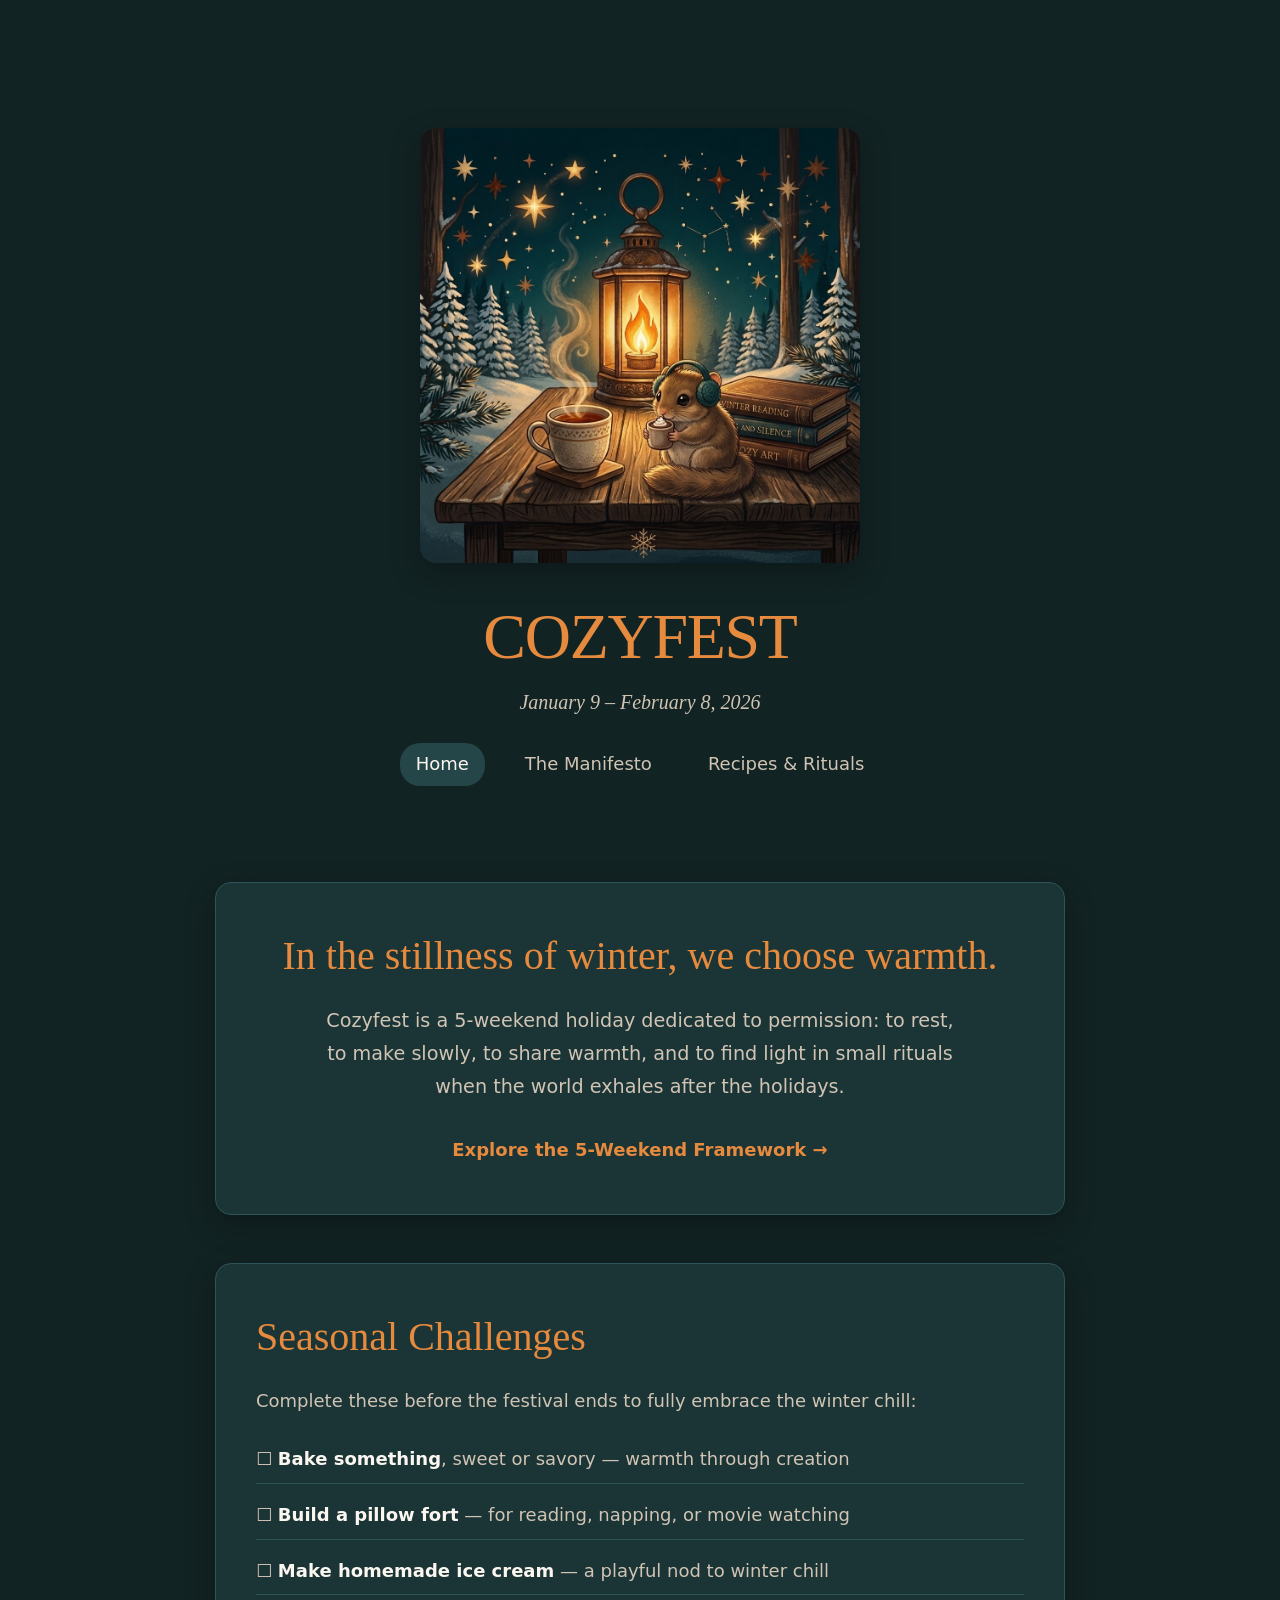
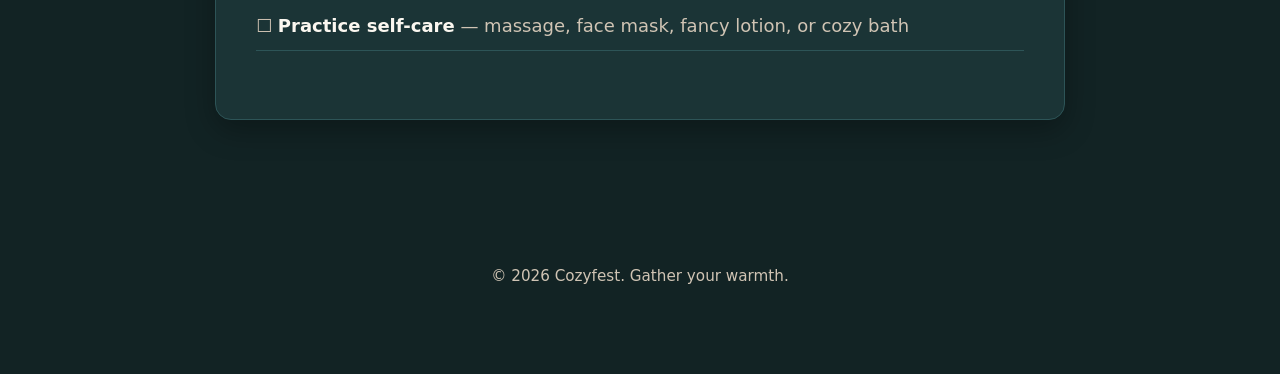
==== index.html @ aad24bc4 "Update index.html" ====
<!DOCTYPE html>
<html lang="en">
<head>
  <meta charset="UTF-8">
  <meta name="viewport" content="width=device-width, initial-scale=1.0">
  <title>Cozyfest — Warmth &amp; Light in Winter</title>
  <link rel="stylesheet" href="style.css">
</head>
<body>

 <header>
    <div class="container" style="padding-bottom: 0; text-align: center;">
      <!-- Cozy Fest Hero Banner Image -->
      <img src="hero-lantern.jpg" alt="Cozyfest Lantern and Little Furry Friend" style="max-width: 440px; width: 100%; height: auto; margin-bottom: 1.5rem; border-radius: 16px; box-shadow: var(--shadow-soft);">
      
      <h1>COZYFEST</h1>
      <p class="tagline">January 9 – February 8, 2026</p>
      
      <nav class="site-nav">
        <a href="index.html" class="active">Home</a>
        <a href="manifesto.html">The Manifesto</a>
        <a href="recipes.html">Recipes &amp; Rituals</a>
      </nav>
    </div>
  </header>

  <main class="container">
    <section style="text-align: center;">
      <h2>In the stillness of winter, we choose warmth.</h2>
      <p style="font-size: 1.2rem; max-width: 650px; margin: 0 auto 2rem;">
        Cozyfest is a 5-weekend holiday dedicated to permission: to rest, to make slowly, to share warmth, and to find light in small rituals when the world exhales after the holidays.
      </p>
      <a href="manifesto.html" style="color: var(--brand-primary); font-weight: 600; text-decoration: none;">Explore the 5-Weekend Framework &rarr;</a>
    </section>

    <section>
      <h2>Seasonal Challenges</h2>
      <p>Complete these before the festival ends to fully embrace the winter chill:</p>
      <ul style="list-style: none; padding: 0;">
        <li style="padding: 0.50rem 0; border-bottom: 1px solid var(--border-subtle);">☐ <strong>Bake something</strong>, sweet or savory — warmth through creation</li>
        <li style="padding: 0.50rem 0; border-bottom: 1px solid var(--border-subtle);">☐ <strong>Build a pillow fort</strong> — for reading, napping, or movie watching</li>
        <li style="padding: 0.50rem 0; border-bottom: 1px solid var(--border-subtle);">☐ <strong>Make homemade ice cream</strong> — a playful nod to winter chill</li>
        <li style="padding: 0.50rem 0; border-bottom: 1px solid var(--border-subtle);">☐ <strong>Practice self-care</strong> — massage, face mask, fancy lotion, or cozy bath</li>
      </ul>
    </section>
  </main>

  <footer>
    <p>&copy; 2026 Cozyfest. Gather your warmth.</p>
  </footer>

</body>
</html>
---- style.css ----
/* ==========================================================================
   1. Dark & Cozy Design Tokens
   ========================================================================== */
:root {
  /* Rich Dark Palette from Manifesto & Logo */
  --bg-primary: #122324;       /* Deep midnight teal background */
  --bg-card: #1b3436;          /* Slightly lighter teal for content cards */
  --bg-accent: #244648;        /* Muted teal accent for elements */
  --text-main: #fbf7f0;        /* Soft warm cream for main text */
  --text-muted: #d0c4b4;       /* Muted warm grey-gold for secondary text */
  --brand-primary: #e68a3e;    /* Warm amber / lantern orange */
  --brand-hover: #f09f53;      /* Lighter amber on hover */
  --border-subtle: #2d5457;    /* Deep teal border */

  /* Typography */
  --font-heading: 'Georgia', 'Times New Roman', serif;
  --font-body: system-ui, -apple-system, BlinkMacSystemFont, 'Segoe UI', Roboto, sans-serif;

  /* Layout Spacing & Structure */
  --container-width: 850px;
  --radius-card: 16px;
  --radius-button: 30px;
  --shadow-soft: 0 10px 30px rgba(0, 0, 0, 0.3);
  --transition-smooth: all 0.3s ease-in-out;
}

/* ==========================================================================
   2. Base & Typography Rules
   ========================================================================== */
* {
  box-sizing: border-box;
  margin: 0;
  padding: 0;
}

html {
  scroll-behavior: smooth;
}

body {
  background-color: var(--bg-primary);
  color: var(--text-main);
  font-family: var(--font-body);
  font-size: 1.125rem;
  line-height: 1.7;
  padding: 0 1.5rem;
  min-height: 100vh;
}

h1, h2, h3 {
  font-family: var(--font-heading);
  font-weight: 400;
  color: var(--text-main);
  line-height: 1.25;
}

h1 {
  font-size: clamp(2.5rem, 5vw, 4rem);
  letter-spacing: -0.02em;
  color: var(--brand-primary);
}

h2 {
  font-size: clamp(1.75rem, 3.5vw, 2.5rem);
  margin-bottom: 1.5rem;
  color: var(--brand-primary);
}

p {
  margin-bottom: 1.25rem;
  color: var(--text-muted);
}

strong {
  color: var(--text-main);
}

/* Navigation */
.site-nav {
  display: flex;
  justify-content: center;
  gap: 1.5rem;
  margin-top: 1.5rem;
}

.site-nav a {
  color: var(--text-muted);
  text-decoration: none;
  font-weight: 500;
  padding: 0.4rem 1rem;
  border-radius: 20px;
  transition: var(--transition-smooth);
}

.site-nav a:hover,
.site-nav a.active {
  color: var(--text-main);
  background-color: var(--bg-accent);
}

/* Layout */
.container {
  max-width: var(--container-width);
  margin: 0 auto;
  padding: 4rem 0;
}

header {
  text-align: center;
  padding: 4rem 1rem 2rem;
}

.tagline {
  font-family: var(--font-heading);
  font-style: italic;
  font-size: 1.25rem;
  color: var(--text-muted);
  margin-top: 0.5rem;
}

section {
  background: var(--bg-card);
  border: 1px solid var(--border-subtle);
  border-radius: var(--radius-card);
  padding: 3rem 2.5rem;
  margin-bottom: 3rem;
  box-shadow: var(--shadow-soft);
}

/* Grids & Lists */
.grid-2 {
  display: grid;
  grid-template-columns: repeat(auto-fit, minmax(280px, 1fr));
  gap: 1.5rem;
  margin-top: 1.5rem;
}

.card-item {
  background: var(--bg-accent);
  padding: 1.75rem;
  border-radius: calc(var(--radius-card) - 4px);
  border: 1px solid var(--border-subtle);
}

.card-item h3 {
  color: var(--brand-primary);
  margin-bottom: 0.75rem;
}

ul {
  padding-left: 1.25rem;
  margin-bottom: 1.25rem;
}

li {
  margin-bottom: 0.5rem;
  color: var(--text-muted);
}

/* Footer */
footer {
  text-align: center;
  padding: 2rem 0 4rem;
  color: var(--text-muted);
  font-size: 0.95rem;
}
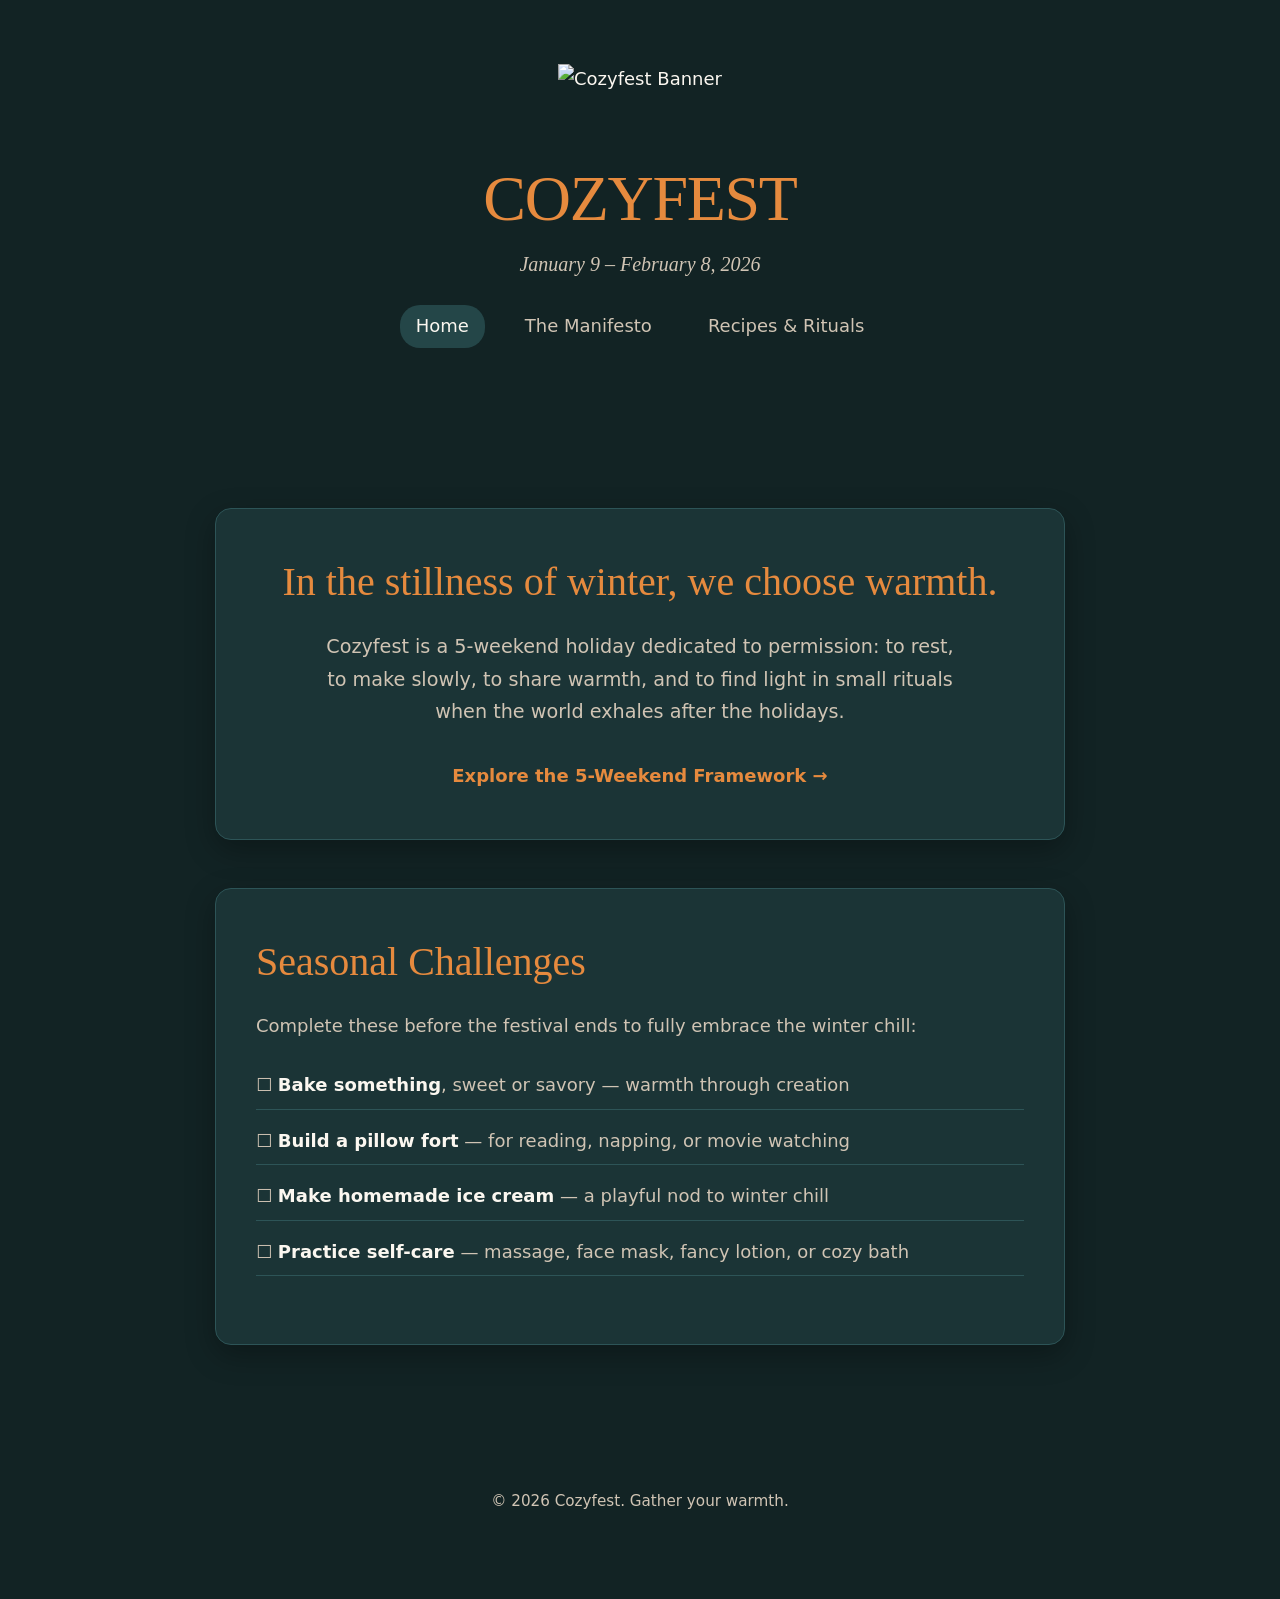
==== commit b1598f61: "Update index.html Update Index for wide header" ====
--- a/index.html
+++ b/index.html
@@ -8,11 +8,14 @@
 </head>
 <body>
 
- <header>
-    <div class="container" style="padding-bottom: 0; text-align: center;">
-      <!-- Cozy Fest Hero Banner Image -->
-      <img src="hero-lantern.jpg" alt="Cozyfest Lantern and Little Furry Friend" style="max-width: 440px; width: 100%; height: auto; margin-bottom: 1.5rem; border-radius: 16px; box-shadow: var(--shadow-soft);">
-      
+ <!-- Full-Width Hero Banner Container -->
+  <header class="hero-banner-container">
+    <div class="hero-banner-wrapper">
+      <img src="hero-lantern2.jpg" alt="Cozyfest Banner" class="hero-banner-img">
+      <div class="hero-banner-overlay"></div>
+    </div>
+    
+    <div class="container hero-content">
       <h1>COZYFEST</h1>
       <p class="tagline">January 9 – February 8, 2026</p>
       
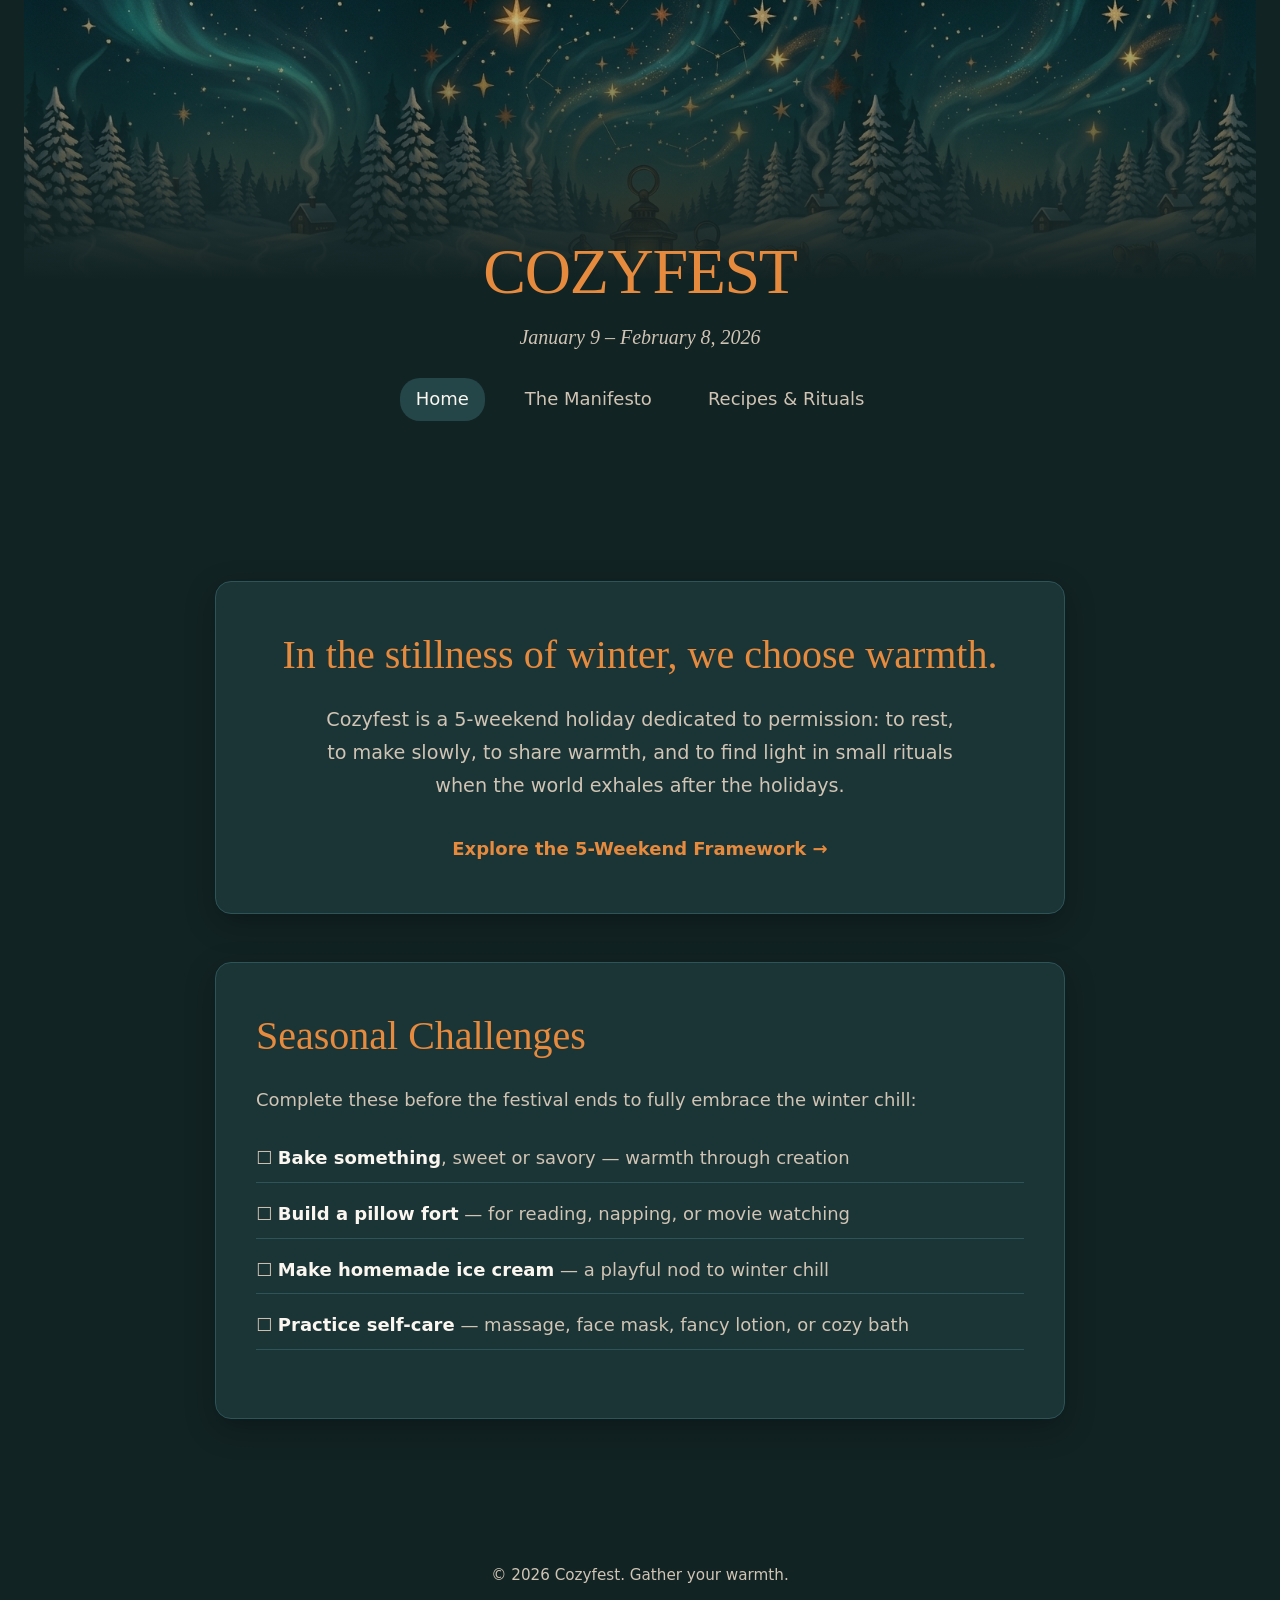
==== commit 69e8ed9f: "Update index.html update image file type" ====
--- a/index.html
+++ b/index.html
@@ -11,7 +11,7 @@
  <!-- Full-Width Hero Banner Container -->
   <header class="hero-banner-container">
     <div class="hero-banner-wrapper">
-      <img src="hero-lantern2.jpg" alt="Cozyfest Banner" class="hero-banner-img">
+      <img src="hero-lantern2.jpeg" alt="Cozyfest Banner" class="hero-banner-img">
       <div class="hero-banner-overlay"></div>
     </div>
     
--- a/style.css
+++ b/style.css
@@ -163,4 +163,59 @@
   padding: 2rem 0 4rem;
   color: var(--text-muted);
   font-size: 0.95rem;
-}+}
+
+/* ==========================================================================
+   Full-Width Hero Banner Styles
+   ========================================================================== */
+.hero-banner-container {
+  position: relative;
+  width: 100%;
+  padding: 0 !important;
+  margin-bottom: 2rem;
+  overflow: hidden;
+}
+
+.hero-banner-wrapper {
+  position: relative;
+  width: 100%;
+  height: 280px; /* Adjust banner height as desired */
+  overflow: hidden;
+}
+
+.hero-banner-img {
+  width: 100%;
+  height: 100%;
+  object-fit: cover;
+  object-position: center 30%; /* Focuses on the cozy scene */
+  display: block;
+}
+
+/* Soft gradient overlay blending image into dark theme */
+.hero-banner-overlay {
+  position: absolute;
+  top: 0;
+  left: 0;
+  width: 100%;
+  height: 100%;
+  background: linear-gradient(
+    to bottom,
+    rgba(18, 35, 36, 0.2) 0%,
+    rgba(18, 35, 36, 0.85) 80%,
+    var(--bg-primary) 100%
+  );
+}
+
+.hero-content {
+  position: relative;
+  z-index: 2;
+  margin-top: -3rem; /* Brings text slightly over the subtle gradient */
+  padding-top: 0 !important;
+}
+
+/* Mobile height adjustment */
+@media (max-width: 600px) {
+  .hero-banner-wrapper {
+    height: 180px;
+  }
+}
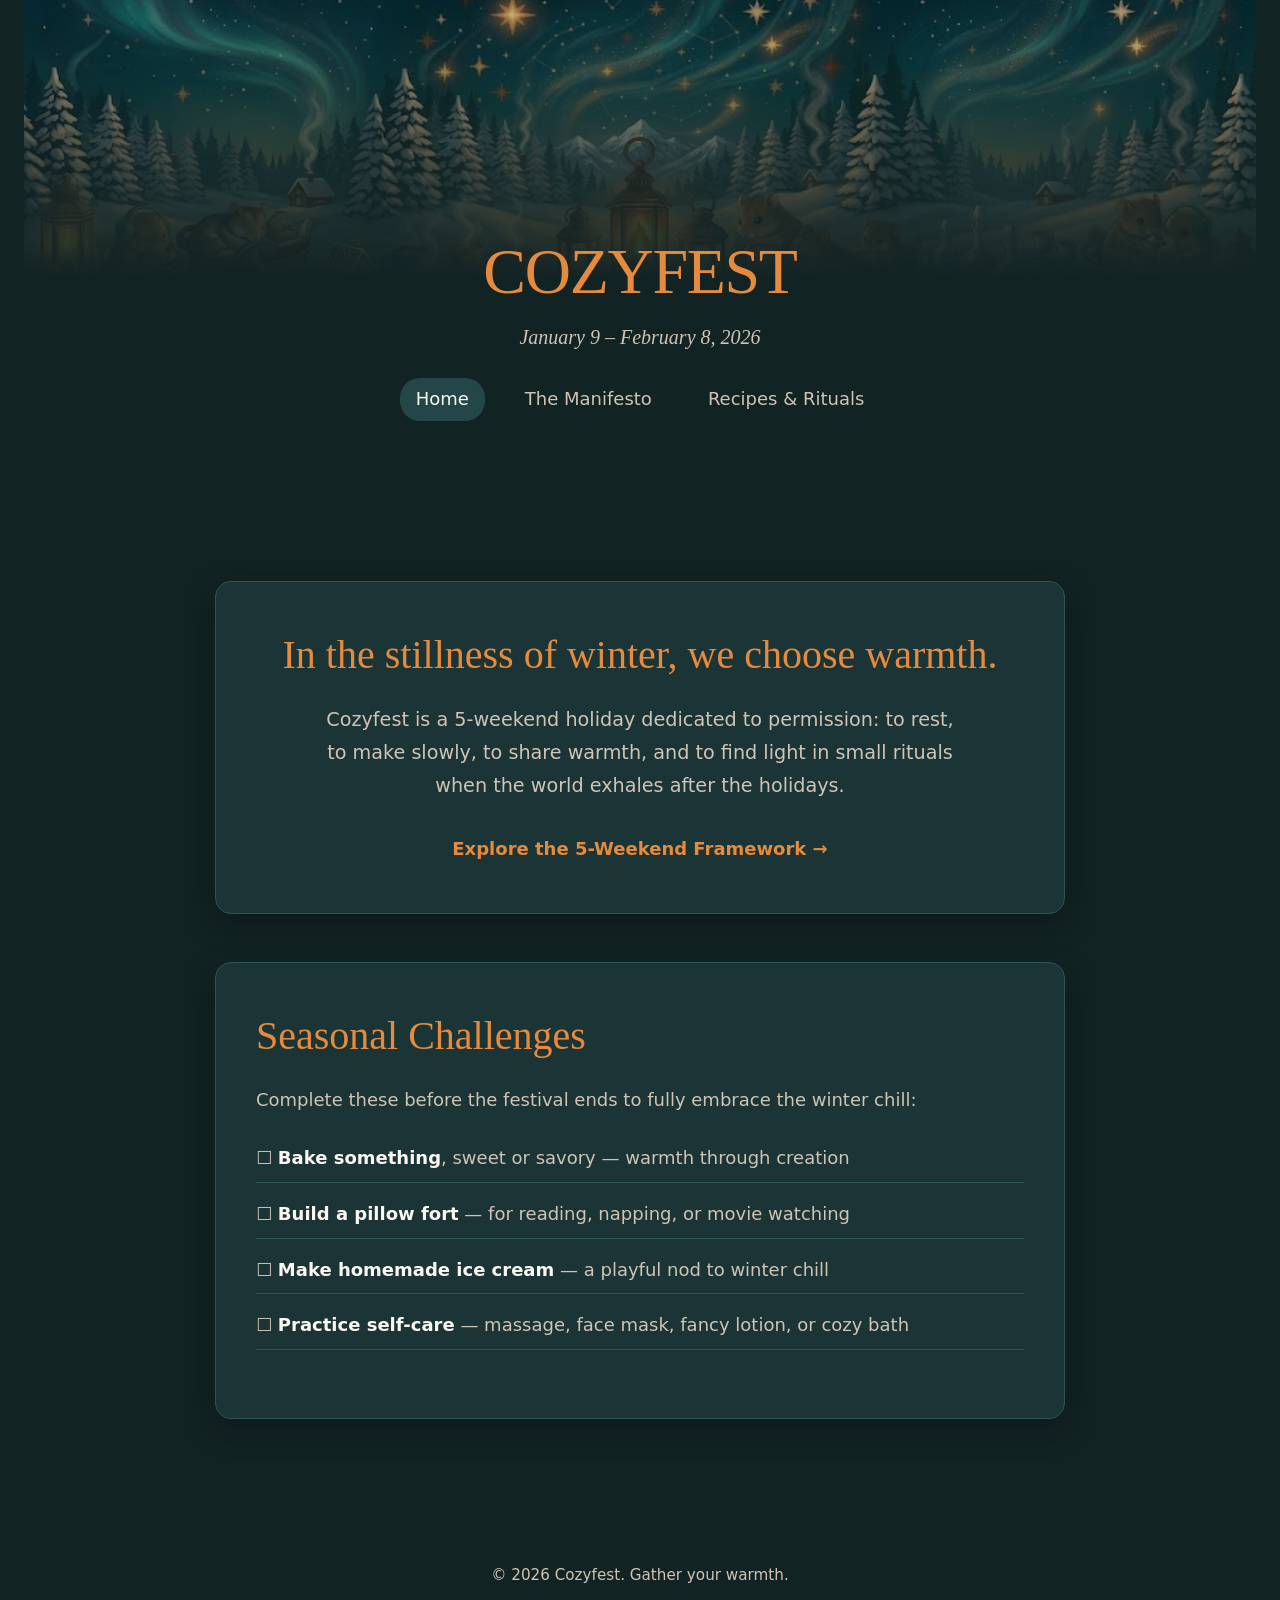
==== commit c81c81a2: "Update index.html Changed header image" ====
--- a/index.html
+++ b/index.html
@@ -11,7 +11,7 @@
  <!-- Full-Width Hero Banner Container -->
   <header class="hero-banner-container">
     <div class="hero-banner-wrapper">
-      <img src="hero-lantern2.jpeg" alt="Cozyfest Banner" class="hero-banner-img">
+      <img src="hero-lantern3.jpg" alt="Cozyfest Banner" class="hero-banner-img">
       <div class="hero-banner-overlay"></div>
     </div>
     
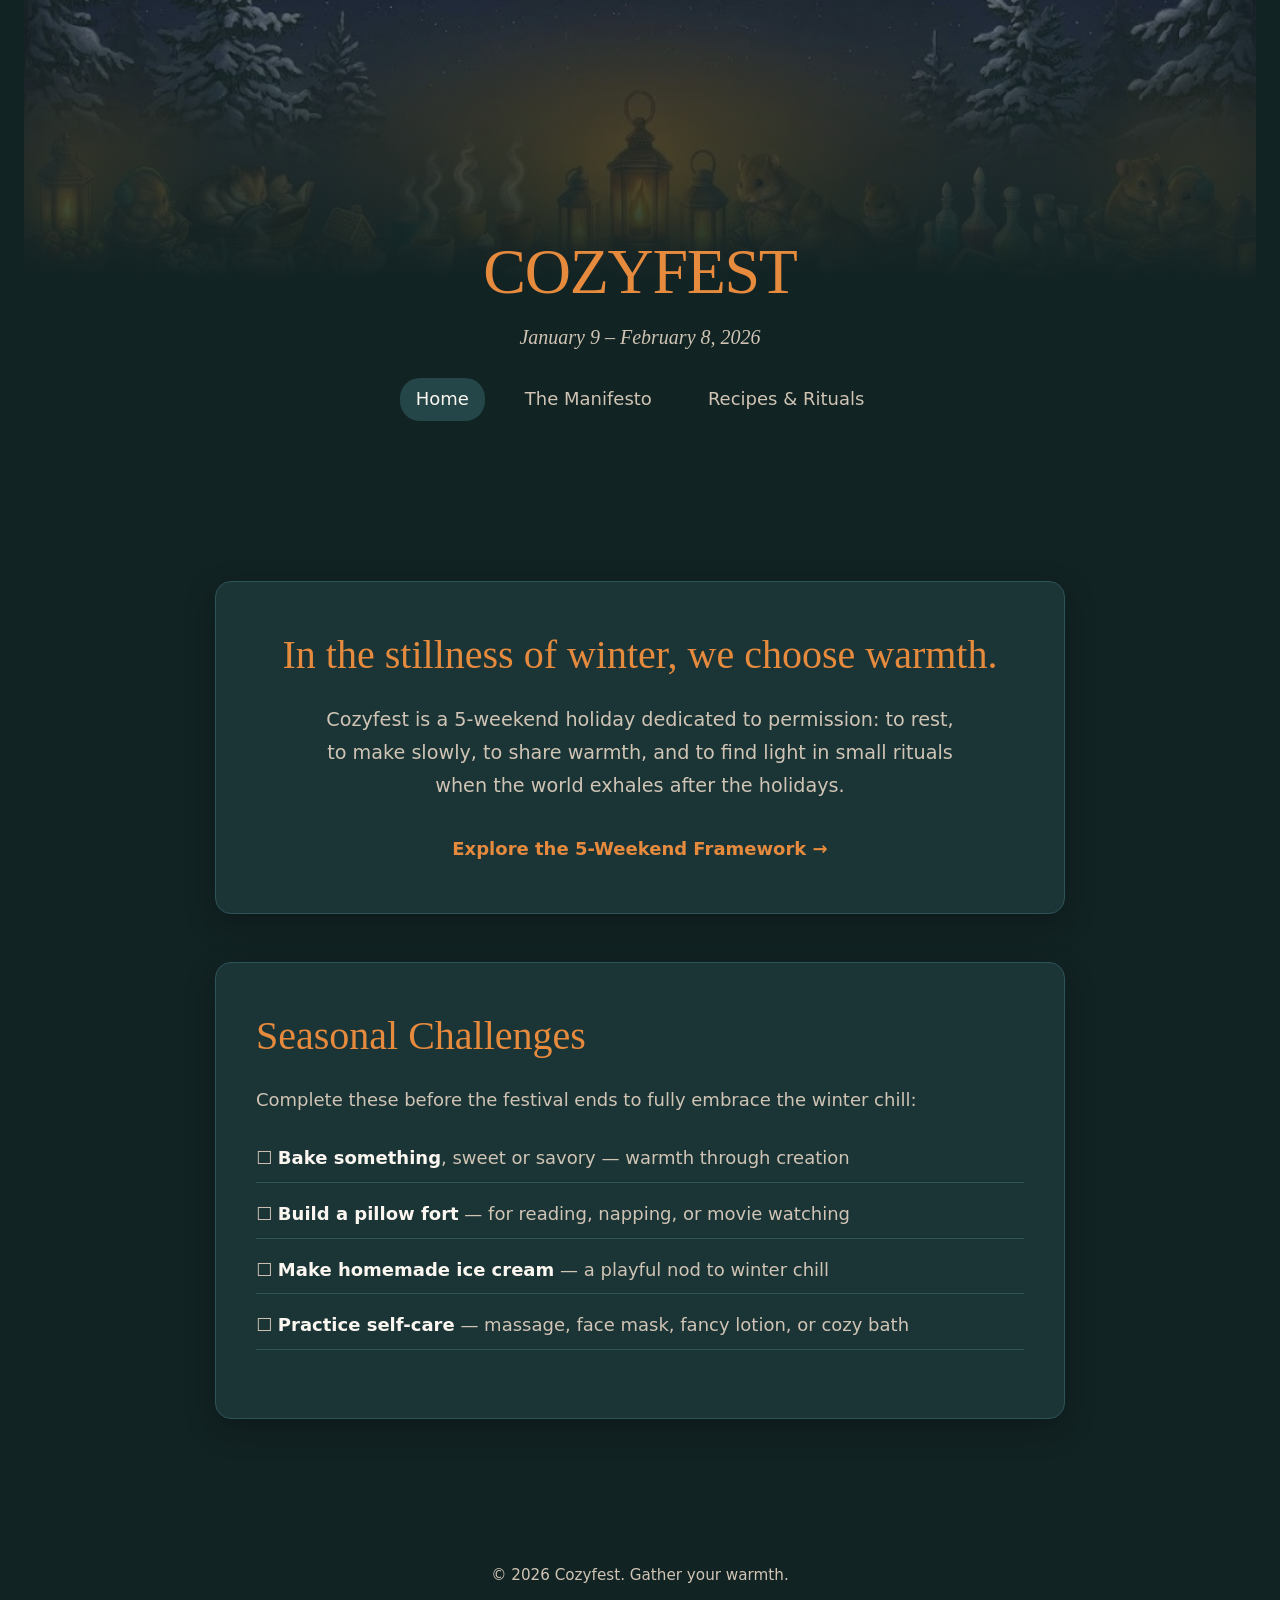
==== commit 93add47b: "Update index.html" ====
--- a/index.html
+++ b/index.html
@@ -11,7 +11,7 @@
  <!-- Full-Width Hero Banner Container -->
   <header class="hero-banner-container">
     <div class="hero-banner-wrapper">
-      <img src="hero-lantern3.jpg" alt="Cozyfest Banner" class="hero-banner-img">
+      <img src="hero-lantern4.jpg" alt="Cozyfest Banner" class="hero-banner-img">
       <div class="hero-banner-overlay"></div>
     </div>
     
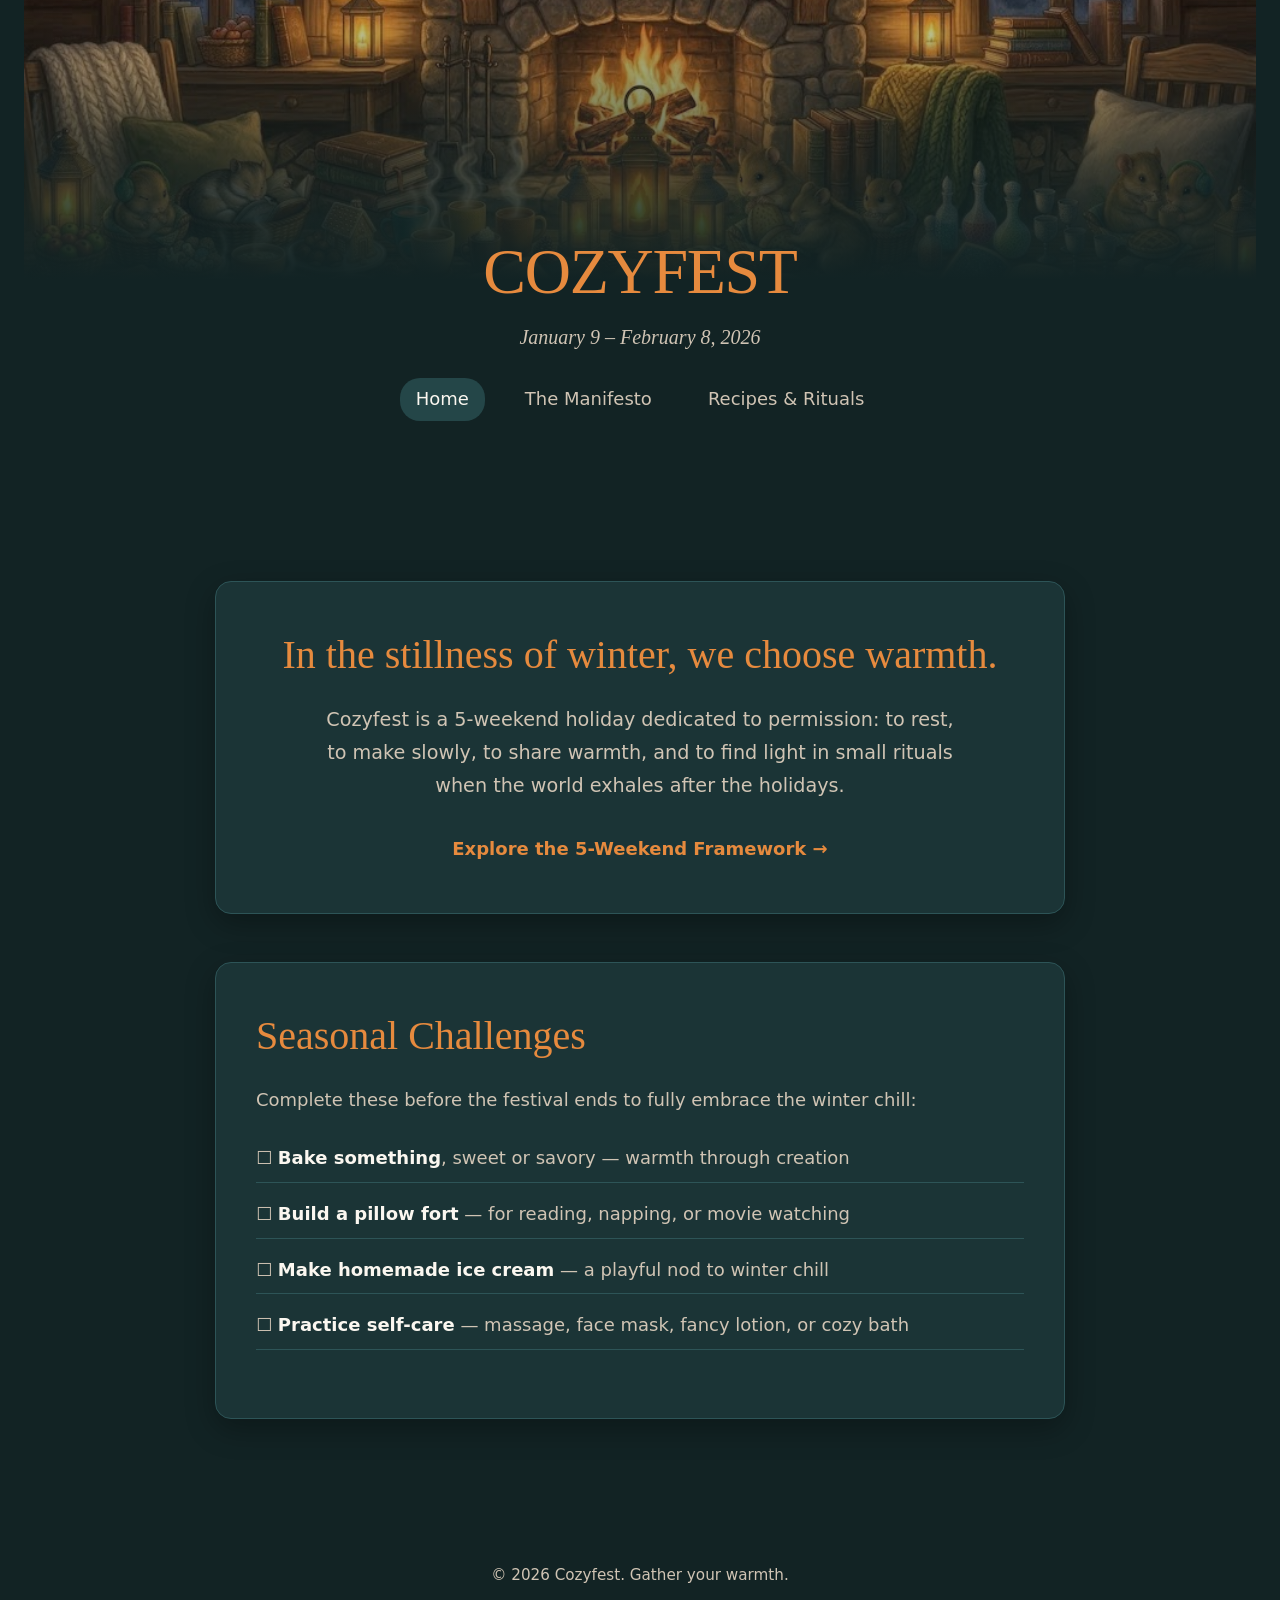
==== commit ca5fd3d2: "Update index.html" ====
--- a/index.html
+++ b/index.html
@@ -11,7 +11,7 @@
  <!-- Full-Width Hero Banner Container -->
   <header class="hero-banner-container">
     <div class="hero-banner-wrapper">
-      <img src="hero-lantern4.jpg" alt="Cozyfest Banner" class="hero-banner-img">
+      <img src="hero-image-indoor.jpg" alt="Cozyfest Banner" class="hero-banner-img">
       <div class="hero-banner-overlay"></div>
     </div>
     
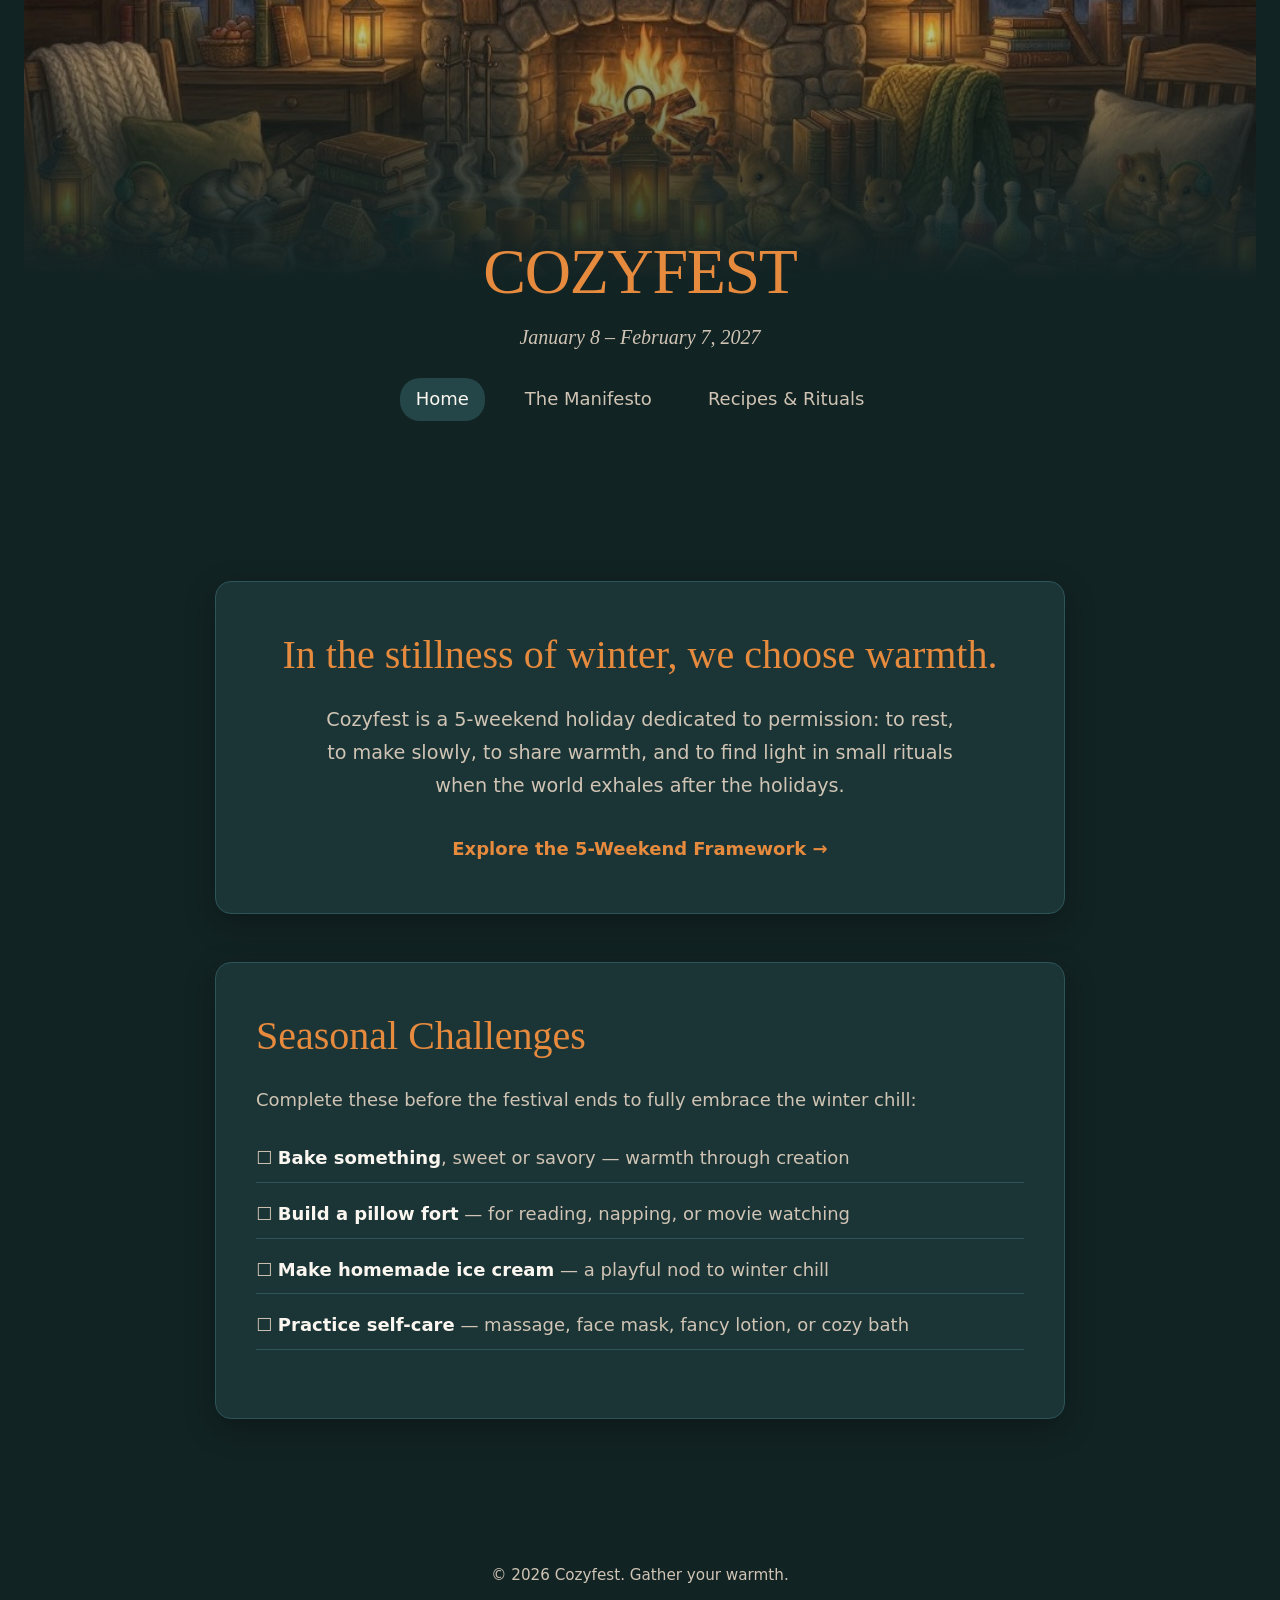
==== commit a27ab412: "Update index.html" ====
--- a/index.html
+++ b/index.html
@@ -17,7 +17,7 @@
     
     <div class="container hero-content">
       <h1>COZYFEST</h1>
-      <p class="tagline">January 9 – February 8, 2026</p>
+      <p class="tagline">January 8 – February 7, 2027</p>
       
       <nav class="site-nav">
         <a href="index.html" class="active">Home</a>
